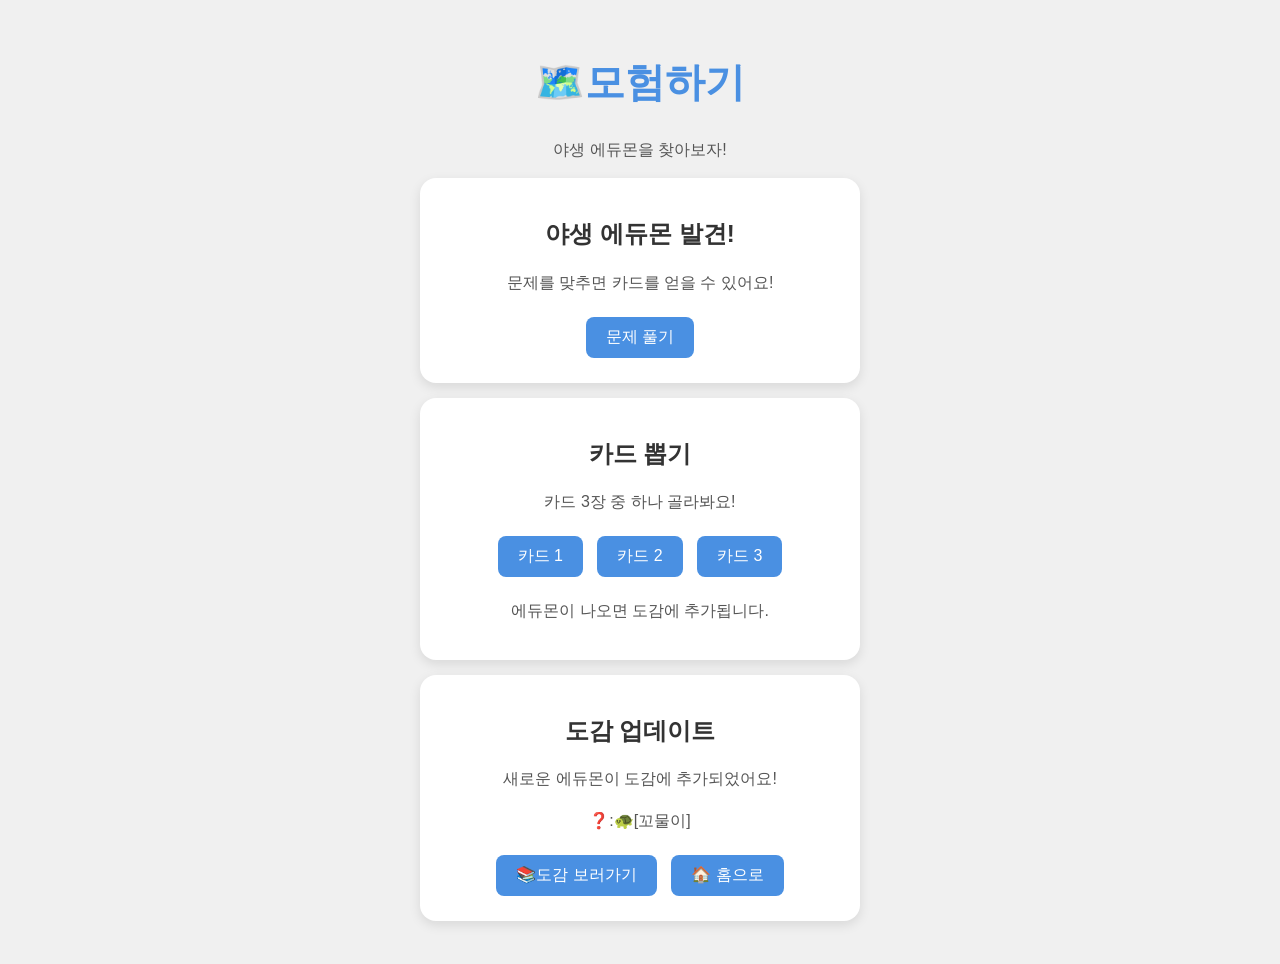
==== adventure.html @ 27e6dca0 "Day4: PokEdu HTML 뼈대 완성 및 코드 구조 개선 (parent, adventure, style.css 분리) - style.css 공통 CSS 파일 분리 (index" ====
<!DOCTYPE html>
  <html lang="ko">
    <head>
      <meta charset="UTF-8">
      <title>모험하기 - PokÉdu</title>
      <link rel="stylesheet" href="style.css">    
    </head>
    <body> 
      <h1>🗺️모험하기</h1>
      <p>야생 에듀몬을 찾아보자!</p>
      <div>
        <h2>야생 에듀몬 발견!</h2>
        <p>문제를 맞추면 카드를 얻을 수 있어요!</p>
        <button>문제 풀기</button>
      </div>
      <div>
        <h2>카드 뽑기</h2>
        <p>카드 3장 중 하나 골라봐요!</p>
        <button>카드 1</button>
        <button>카드 2</button>
        <button>카드 3</button>
        <p>에듀몬이 나오면 도감에 추가됩니다.</p>
      </div>
      <div>
        <h2>도감 업데이트</h2>
        <p>새로운 에듀몬이 도감에 추가되었어요!</p>
        <p>❓:🐢[꼬물이]</p>
        <a href="collection.html">
          <button>📚도감 보러가기</button>
        </a>
        <a href="index.html">
          <button>🏠 홈으로</button>
        </a>
      </div>
    </body>
  </html>
---- style.css ----
body {
  padding: 20px;
  background-color: #f0f0f0;
  font-family: sans-serif;
  text-align: center;
}
div {
  max-width:400px;
  margin:15px auto;
  padding: 20px;   
  background-color: white;
  border-radius:16px;     
  box-shadow: 0 4px 12px rgba(0,0,0,0.1); 
}
h1 {
  font-size: 40px;
  color: #4a90e2;
}
h2 {
  color: #333333;    
} 
h3 {
  color: #ff922b;    
}
p {
  font-size: 16px;
  color: #555555;
  line-height:1.6;
}
button{
  margin: 5px; 
  padding: 10px 20px;
  background-color: #4a90e2;  
  font-size: 16px;
  color: white;
  border: none;
  border-radius: 8px;
  cursor: pointer;
}
a{
  text-decoration: none;
}
ul {
  list-style: none;
  padding:0;
}
.monster{
  display: inline-block;
  margin:10px;
  padding: 10px;  
  background-color: #f0f8ff;
  border-radius: 12px;
  width:100px;
}
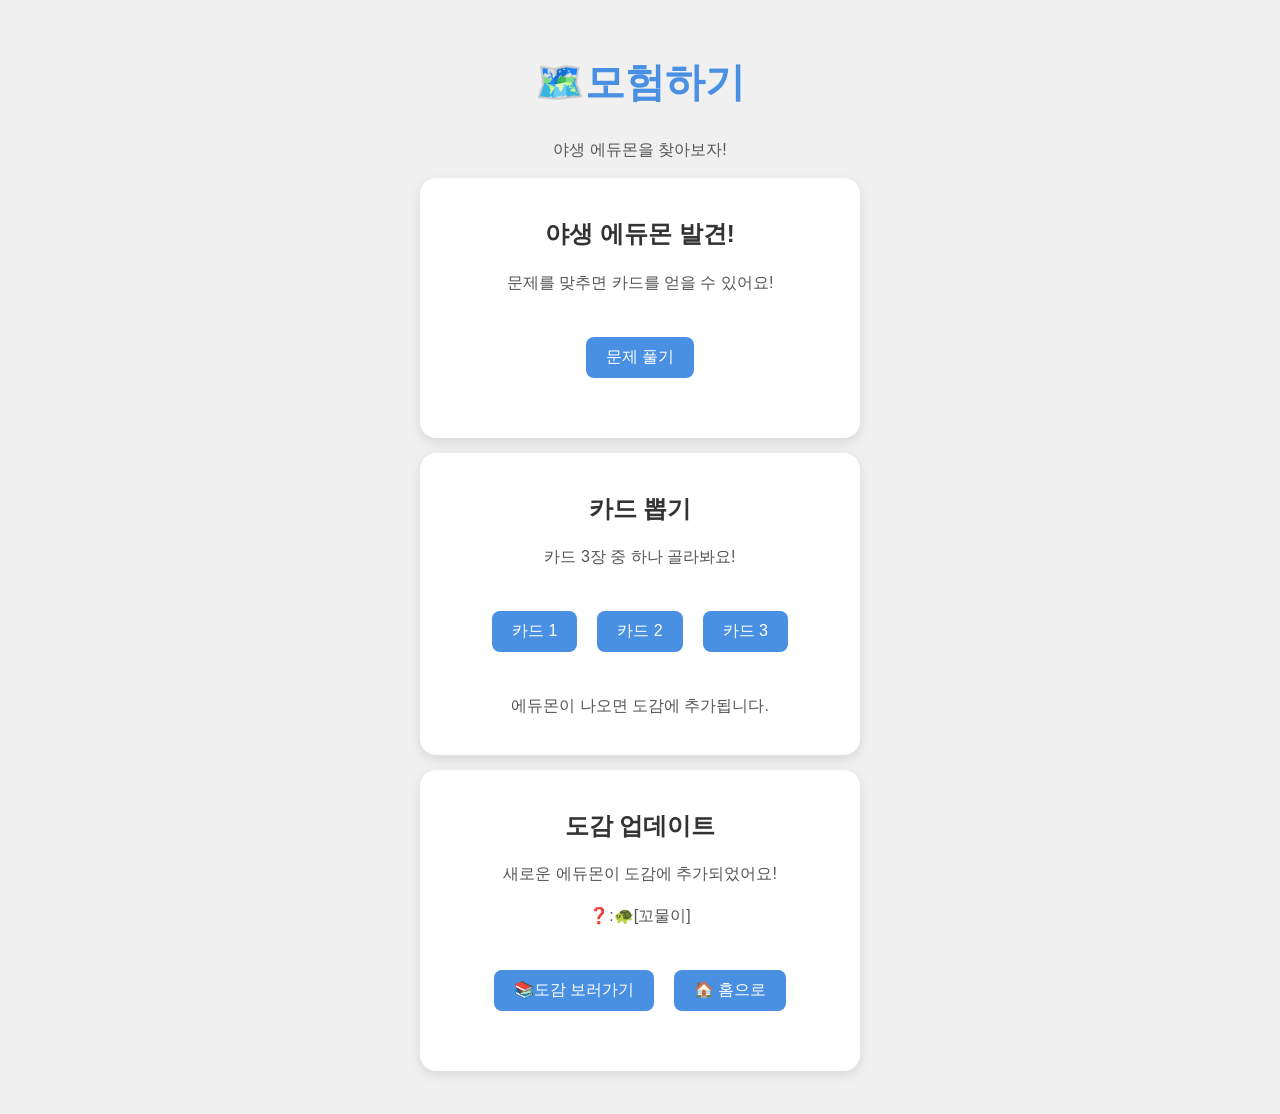
==== commit a66fa813: "Day5: CSS 실습 완료 - hover, button-group, media query 추가 [CSS 스타일 개선] - button에 transition 추가 (backgrou" ====
--- a/adventure.html
+++ b/adventure.html
@@ -11,26 +11,34 @@
       <div>
         <h2>야생 에듀몬 발견!</h2>
         <p>문제를 맞추면 카드를 얻을 수 있어요!</p>
-        <button>문제 풀기</button>
+        <div class="button-group">
+          <a href="adventure.html">
+            <button>문제 풀기</button>
+          </a>
+        </div>
       </div>
       <div>
         <h2>카드 뽑기</h2>
         <p>카드 3장 중 하나 골라봐요!</p>
+        <div class="button-group">  
         <button>카드 1</button>
-        <button>카드 2</button>
-        <button>카드 3</button>
+          <button>카드 2</button>
+          <button>카드 3</button>
+        </div>
         <p>에듀몬이 나오면 도감에 추가됩니다.</p>
       </div>
       <div>
         <h2>도감 업데이트</h2>
         <p>새로운 에듀몬이 도감에 추가되었어요!</p>
         <p>❓:🐢[꼬물이]</p>
-        <a href="collection.html">
-          <button>📚도감 보러가기</button>
-        </a>
-        <a href="index.html">
-          <button>🏠 홈으로</button>
-        </a>
+        <div class="button-group">
+          <a href="collection.html">
+            <button>📚도감 보러가기</button>
+          </a>
+          <a href="index.html">
+            <button>🏠 홈으로</button>
+          </a>
+        </div>
       </div>
     </body>
   </html>
--- a/style.css
+++ b/style.css
@@ -27,7 +27,7 @@
   color: #555555;
   line-height:1.6;
 }
-button{
+button {
   margin: 5px; 
   padding: 10px 20px;
   background-color: #4a90e2;  
@@ -36,6 +36,12 @@
   border: none;
   border-radius: 8px;
   cursor: pointer;
+  transition: background-color 0.3s, transform 0.3s;
+}
+button:hover {
+  background-color: #2178d4;
+  transform: scale(1.05);
+
 }
 a{
   text-decoration: none;
@@ -51,4 +57,17 @@
   background-color: #f0f8ff;
   border-radius: 12px;
   width:100px;
+}
+.button-group {
+  display: flex;
+  flex-wrap: wrap;
+  gap: 10px;
+  justify-content: center;
+  background-color: transparent;
+  box-shadow: none;
+}
+
+@media (max-width: 480px) {
+  button {
+    font-size: 14px;}
 }
